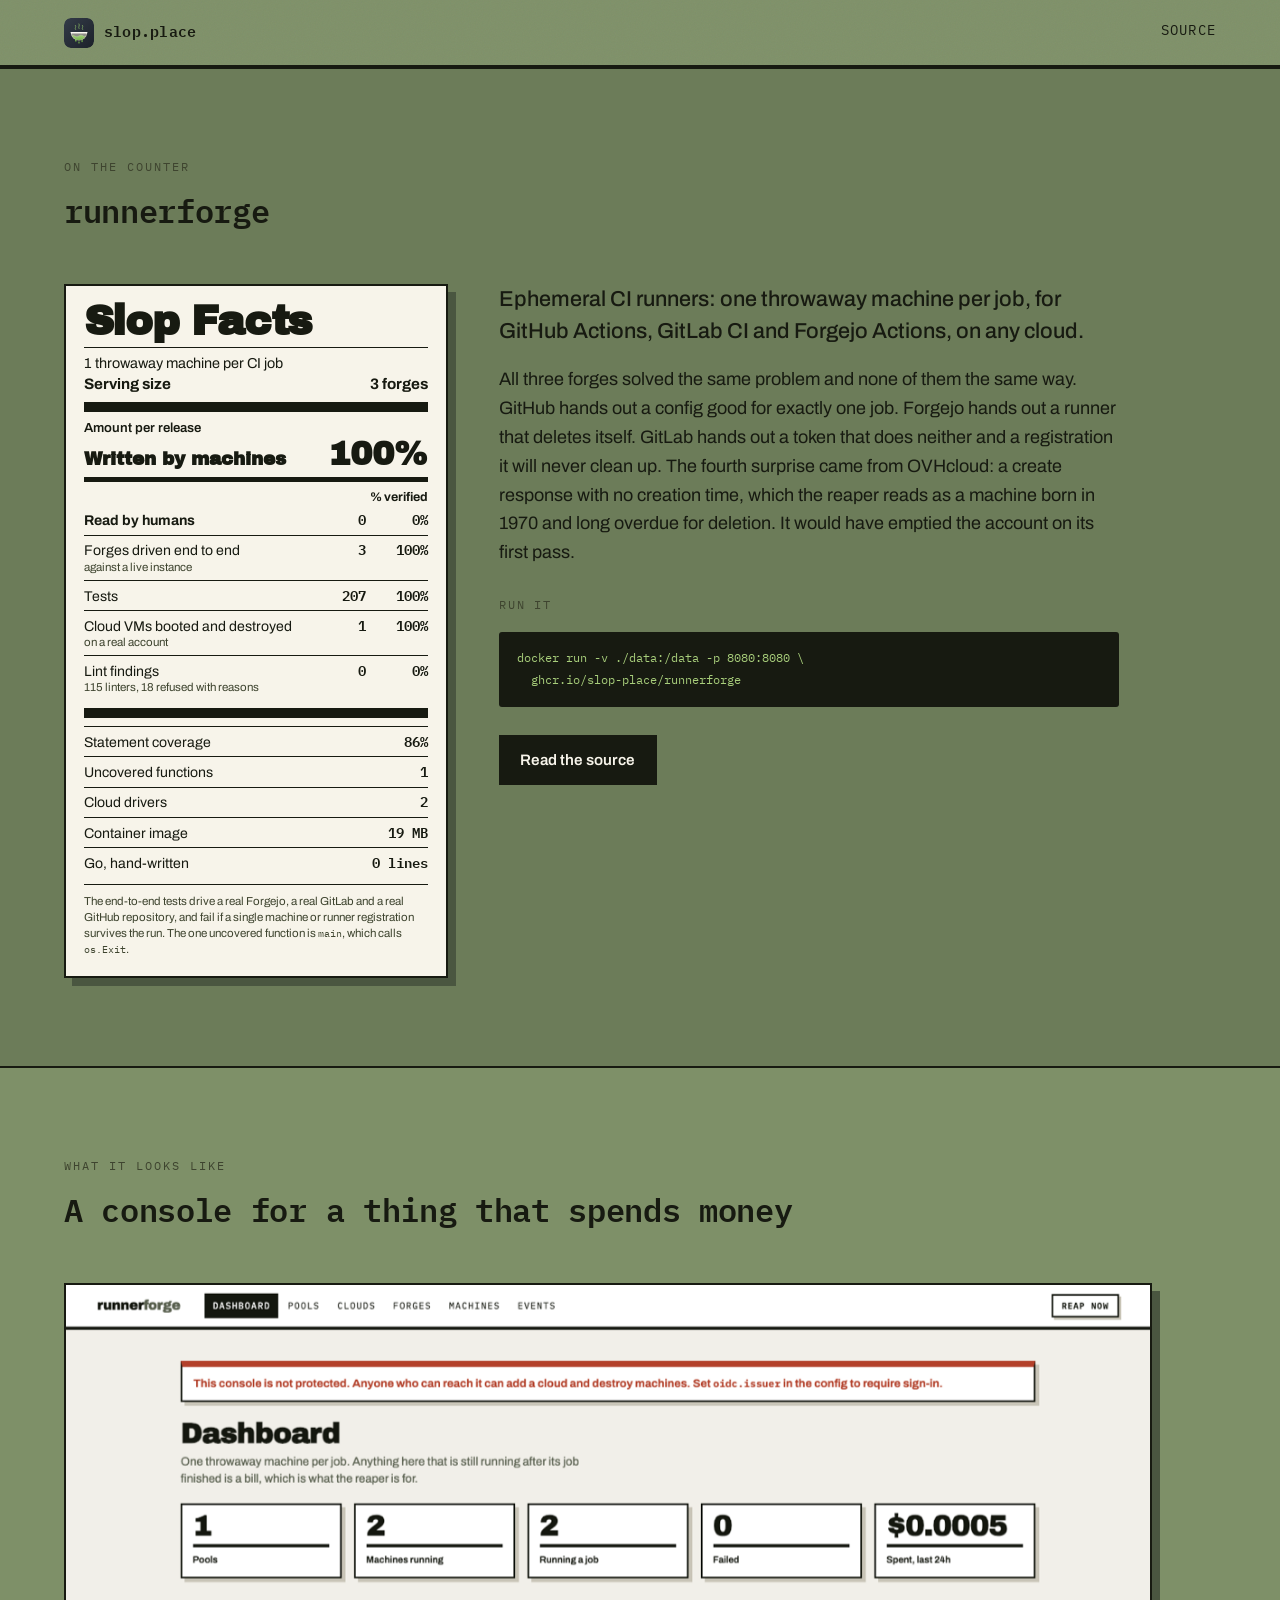
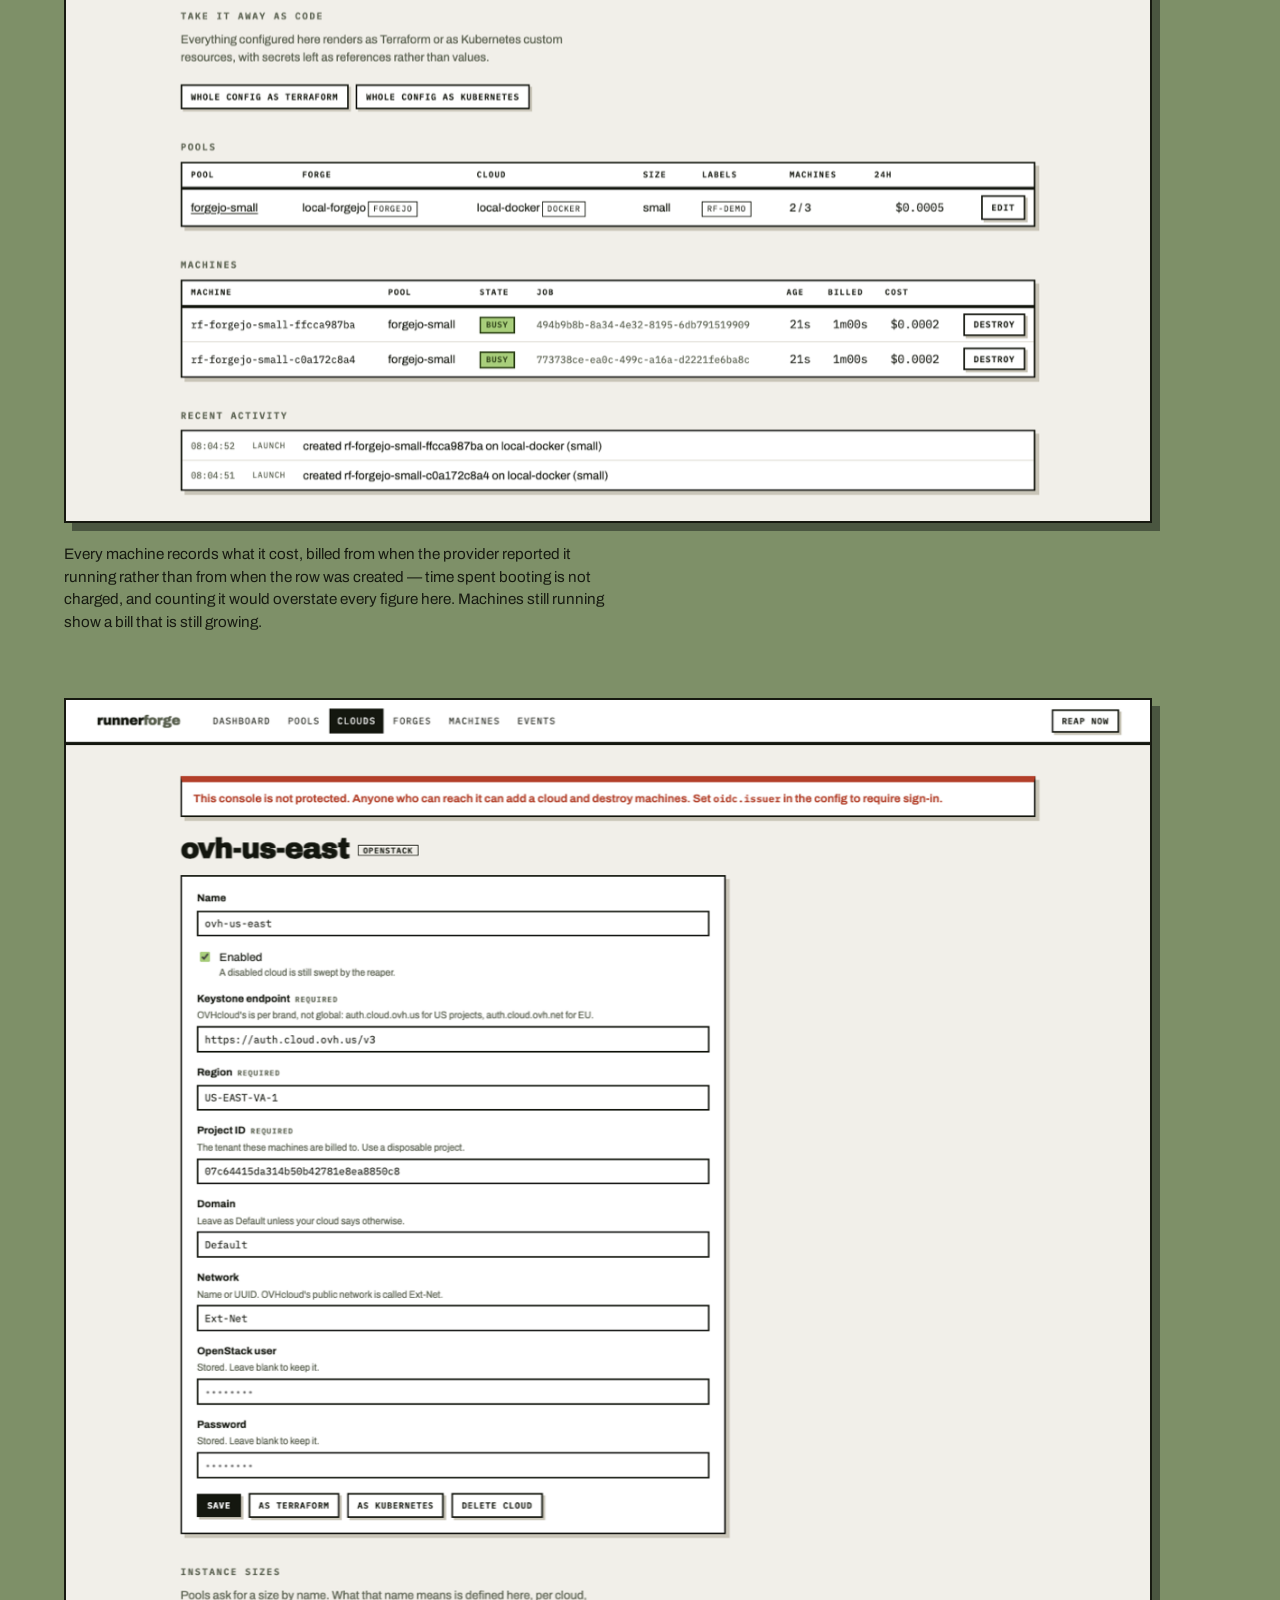
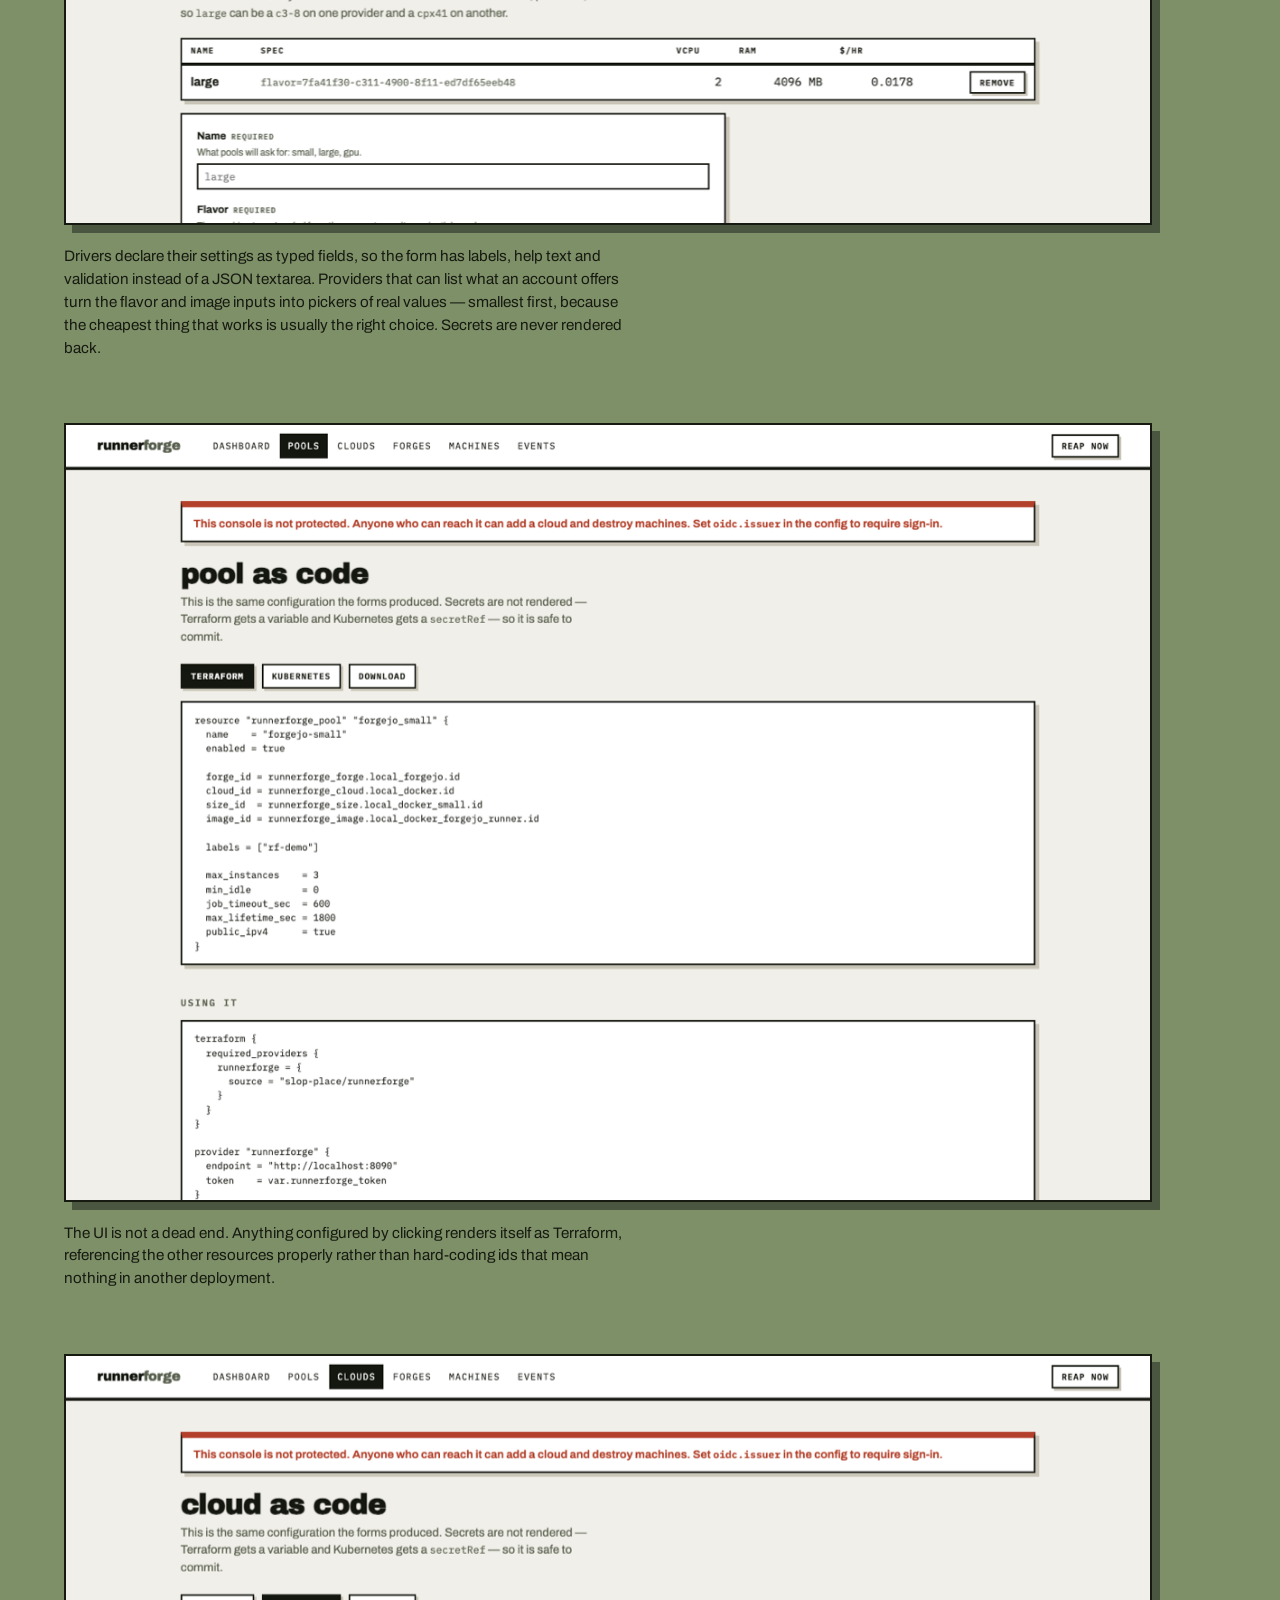
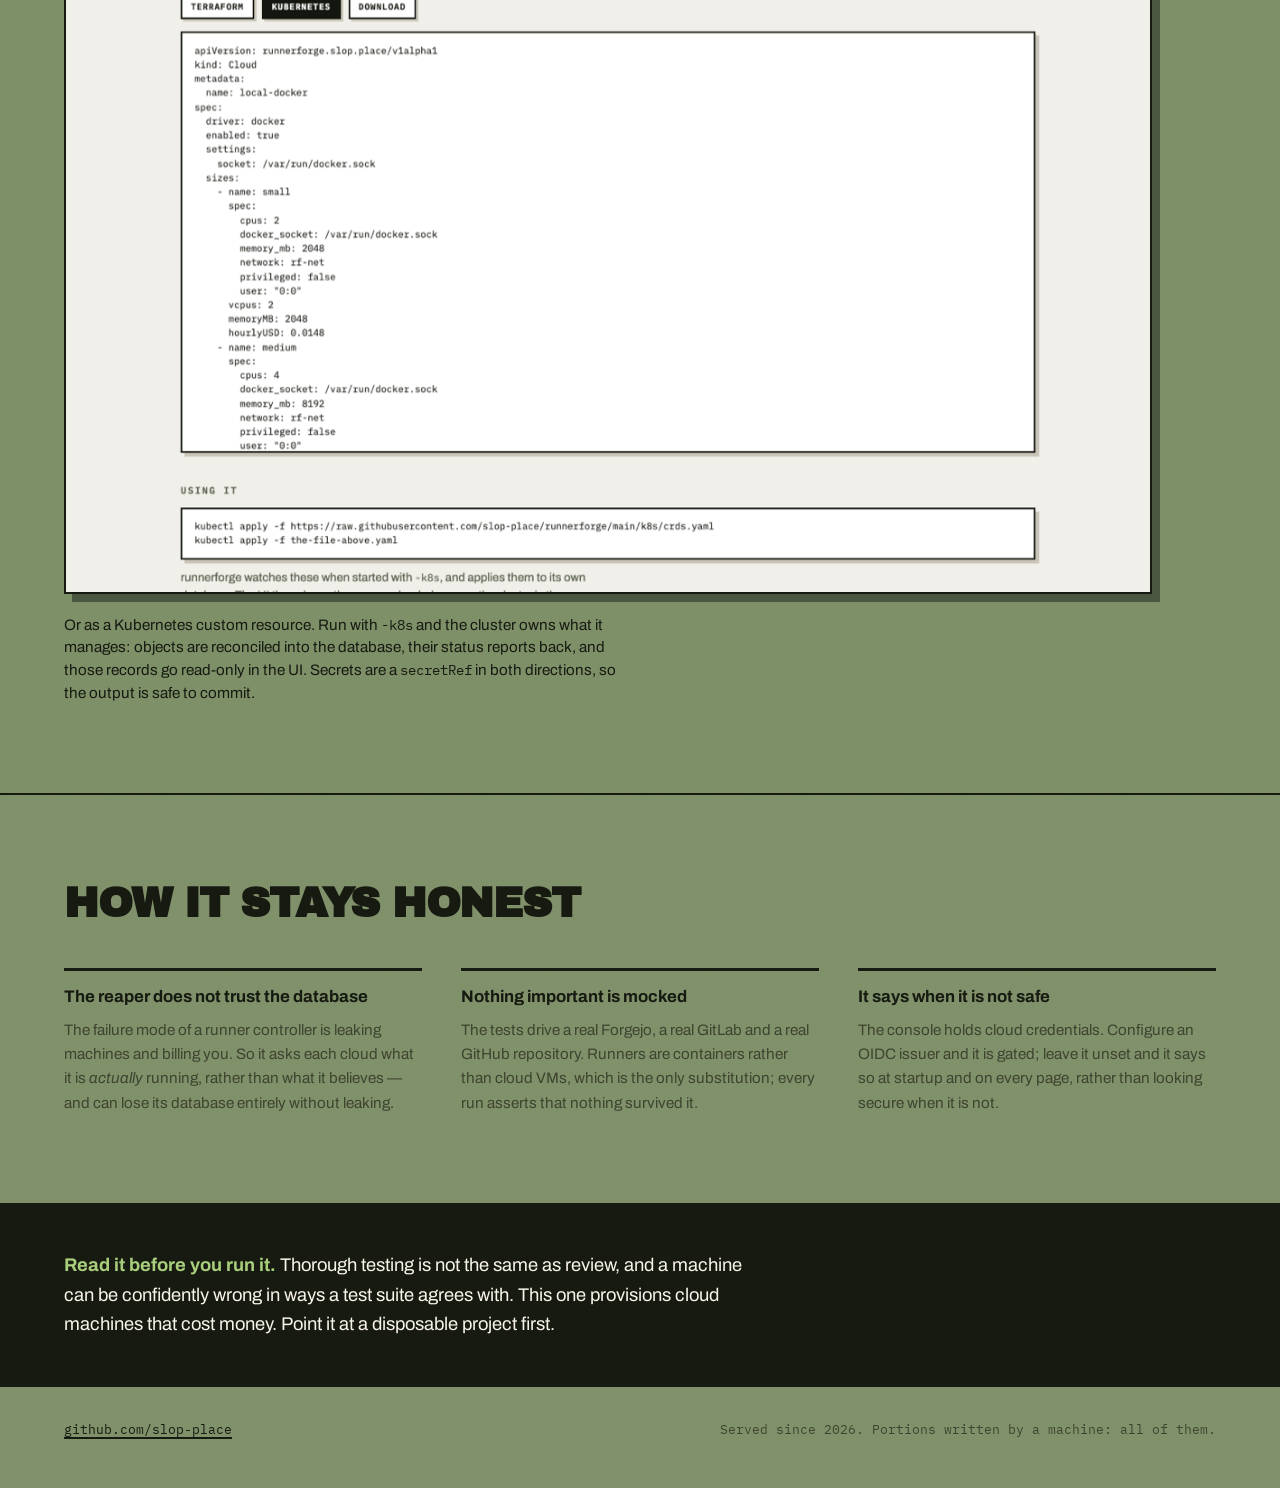
==== runnerforge.html @ 556d5fdb "A page for runnerforge, with screenshots Four shots, each paired with what it is actually demonstrat" ====
<!doctype html>
<html lang="en">
<head>
<meta charset="utf-8">
<meta name="viewport" content="width=device-width, initial-scale=1">
<title>runnerforge — one throwaway machine per CI job</title>
<meta name="description" content="Ephemeral CI runners for GitHub Actions, GitLab CI and Forgejo, on any cloud. One throwaway machine per job, destroyed when the job ends. Written end to end by an AI.">

<link rel="icon" href="/assets/favicon.png" type="image/png">
<meta property="og:title" content="runnerforge">
<meta property="og:description" content="One throwaway machine per CI job. Three forges, any cloud.">
<meta property="og:image" content="/assets/runnerforge/01-dashboard.png">
<meta property="og:type" content="website">
<meta property="og:url" content="https://slop.place/runnerforge">
<meta name="twitter:card" content="summary_large_image">

<link rel="preconnect" href="https://fonts.googleapis.com">
<link rel="preconnect" href="https://fonts.gstatic.com" crossorigin>
<link href="https://fonts.googleapis.com/css2?family=Archivo:wght@400;500;600;700&family=Archivo+Black&family=IBM+Plex+Mono:wght@400;500;600&display=swap" rel="stylesheet">
<link rel="stylesheet" href="/styles.css">
</head>

<body>
<a class="skip" href="#main">Skip to content</a>

<header class="bar">
  <a class="brand" href="/">
    <img src="/assets/slop-place.svg" alt="" width="30" height="30">
    <span>slop.place</span>
  </a>
  <a class="bar-link" href="https://github.com/slop-place/runnerforge">Source</a>
</header>

<main id="main">

  <section class="serving">
    <p class="eyebrow">On the counter</p>
    <h2 class="serving-title">runnerforge</h2>

    <div class="serving-grid">

      <article class="label" aria-labelledby="facts-heading">
        <h3 id="facts-heading" class="label-title">Slop Facts</h3>

        <div class="rule rule--hair"></div>
        <p class="label-serving">1 throwaway machine per CI job</p>
        <p class="label-serving-size">
          <span>Serving size</span><strong>3 forges</strong>
        </p>

        <div class="rule rule--thick"></div>
        <p class="label-amount">Amount per release</p>
        <p class="label-headline">
          <span>Written by machines</span><strong>100%</strong>
        </p>

        <div class="rule rule--medium"></div>
        <p class="label-col">% verified</p>

        <dl class="label-rows">
          <div class="row row--emph">
            <dt>Read by humans</dt><dd class="v">0</dd><dd class="p">0%</dd>
          </div>
          <div class="row">
            <dt>Forges driven end to end <em>against a live instance</em></dt>
            <dd class="v">3</dd><dd class="p">100%</dd>
          </div>
          <div class="row">
            <dt>Tests</dt><dd class="v">207</dd><dd class="p">100%</dd>
          </div>
          <div class="row">
            <dt>Cloud VMs booted and destroyed <em>on a real account</em></dt>
            <dd class="v">1</dd><dd class="p">100%</dd>
          </div>
          <div class="row">
            <dt>Lint findings <em>115 linters, 18 refused with reasons</em></dt>
            <dd class="v">0</dd><dd class="p">0%</dd>
          </div>
        </dl>

        <div class="rule rule--thick"></div>

        <dl class="label-minor">
          <div class="row"><dt>Statement coverage</dt><dd class="v">86%</dd></div>
          <div class="row"><dt>Uncovered functions</dt><dd class="v">1</dd></div>
          <div class="row"><dt>Cloud drivers</dt><dd class="v">2</dd></div>
          <div class="row"><dt>Container image</dt><dd class="v">19 MB</dd></div>
          <div class="row"><dt>Go, hand-written</dt><dd class="v">0 lines</dd></div>
        </dl>

        <div class="rule rule--hair"></div>
        <p class="label-foot">
          The end-to-end tests drive a real Forgejo, a real GitLab and a real
          GitHub repository, and fail if a single machine or runner registration
          survives the run. The one uncovered function is <code>main</code>,
          which calls <code>os.Exit</code>.
        </p>
      </article>

      <div class="serving-copy">
        <p class="lede">
          Ephemeral CI runners: one throwaway machine per job, for GitHub
          Actions, GitLab CI and Forgejo Actions, on any cloud.
        </p>

        <p>
          All three forges solved the same problem and none of them the same way.
          GitHub hands out a config good for exactly one job. Forgejo hands out a
          runner that deletes itself. GitLab hands out a token that does neither
          and a registration it will never clean up. The fourth surprise came
          from OVHcloud: a create response with no creation time, which the
          reaper reads as a machine born in 1970 and long overdue for deletion.
          It would have emptied the account on its first pass.
        </p>

        <div class="install">
          <p class="install-label">Run it</p>
<pre><code>docker run -v ./data:/data -p 8080:8080 \
  ghcr.io/slop-place/runnerforge</code></pre>
        </div>

        <p class="links">
          <a class="cta" href="https://github.com/slop-place/runnerforge">Read the source</a>
        </p>
      </div>

    </div>
  </section>

  <section class="shots serving--alt" aria-labelledby="shots-heading">
    <p class="eyebrow">What it looks like</p>
    <h2 id="shots-heading" class="serving-title">A console for a thing that spends money</h2>

    <figure class="shot">
      <img src="/assets/runnerforge/01-dashboard.png" alt="The runnerforge dashboard: counts of pools and running machines, a spend figure for the last 24 hours, a table of machines with their state and cost, and a log of recent activity." loading="lazy" width="1200">
      <figcaption>
        Every machine records what it cost, billed from when the provider
        reported it running rather than from when the row was created — time
        spent booting is not charged, and counting it would overstate every
        figure here. Machines still running show a bill that is still growing.
      </figcaption>
    </figure>

    <figure class="shot">
      <img src="/assets/runnerforge/04-ovh-cloud.png" alt="The OVHcloud configuration page: labelled form fields for the Keystone endpoint, region and project, with stored credentials shown as set rather than as values, and a flavor picker listing real machine types from the account." loading="lazy" width="1200">
      <figcaption>
        Drivers declare their settings as typed fields, so the form has labels,
        help text and validation instead of a JSON textarea. Providers that can
        list what an account offers turn the flavor and image inputs into
        pickers of real values — smallest first, because the cheapest thing that
        works is usually the right choice. Secrets are never rendered back.
      </figcaption>
    </figure>

    <figure class="shot">
      <img src="/assets/runnerforge/02-export-hcl.png" alt="A pool rendered as Terraform HCL, with resource references to the forge, cloud, size and image rather than hard-coded ids." loading="lazy" width="1200">
      <figcaption>
        The UI is not a dead end. Anything configured by clicking renders itself
        as Terraform, referencing the other resources properly rather than
        hard-coding ids that mean nothing in another deployment.
      </figcaption>
    </figure>

    <figure class="shot">
      <img src="/assets/runnerforge/03-export-crd.png" alt="The same cloud rendered as a Kubernetes custom resource, with its size and image catalogues nested under the spec." loading="lazy" width="1200">
      <figcaption>
        Or as a Kubernetes custom resource. Run with <code>-k8s</code> and the
        cluster owns what it manages: objects are reconciled into the database,
        their status reports back, and those records go read-only in the UI.
        Secrets are a <code>secretRef</code> in both directions, so the output
        is safe to commit.
      </figcaption>
    </figure>
  </section>

  <section class="kitchen" aria-labelledby="kitchen-heading">
    <h2 id="kitchen-heading" class="kitchen-title">How it stays honest</h2>
    <div class="kitchen-grid">
      <div class="dish">
        <h3>The reaper does not trust the database</h3>
        <p>
          The failure mode of a runner controller is leaking machines and
          billing you. So it asks each cloud what it is <em>actually</em>
          running, rather than what it believes — and can lose its database
          entirely without leaking.
        </p>
      </div>
      <div class="dish">
        <h3>Nothing important is mocked</h3>
        <p>
          The tests drive a real Forgejo, a real GitLab and a real GitHub
          repository. Runners are containers rather than cloud VMs, which is the
          only substitution; every run asserts that nothing survived it.
        </p>
      </div>
      <div class="dish">
        <h3>It says when it is not safe</h3>
        <p>
          The console holds cloud credentials. Configure an OIDC issuer and it is
          gated; leave it unset and it says so at startup and on every page,
          rather than looking secure when it is not.
        </p>
      </div>
    </div>
  </section>

  <section class="caveat">
    <p>
      <strong>Read it before you run it.</strong> Thorough testing is not the same
      as review, and a machine can be confidently wrong in ways a test suite agrees
      with. This one provisions cloud machines that cost money. Point it at a
      disposable project first.
    </p>
  </section>

</main>

<footer class="foot">
  <p><a href="https://github.com/slop-place">github.com/slop-place</a></p>
  <p class="foot-quiet">Served since 2026. Portions written by a machine: all of them.</p>
</footer>

</body>
</html>
---- styles.css ----
/* slop.place
   The ground is institutional canteen green; the labels are paper. The joke is
   that the slop arrives with a regulatory panel, so the panel is set with the
   real thing's typographic rules — thick, medium and hairline dividers, tight
   leading, numbers hard right. */

:root {
  --tray:        #7E9068;  /* melamine green, the page ground */
  --tray-deep:   #6C7C59;  /* the same tray, in shadow */
  --tray-dark:   #4A5640;  /* under the counter */
  --paper:       #F7F4EA;  /* label stock */
  --paper-edge:  #E4DFCE;
  --ink:         #171A11;  /* near-black, green cast */
  --ink-soft:    #3E442F;
  --slop:        #A8CE7B;  /* the bright edge of the slop */

  --display: "Archivo Black", "Archivo", system-ui, sans-serif;
  --body:    "Archivo", system-ui, -apple-system, sans-serif;
  --mono:    "IBM Plex Mono", ui-monospace, "SF Mono", monospace;

  --gutter: clamp(1.25rem, 5vw, 5rem);
  --measure: 62ch;
}

*, *::before, *::after { box-sizing: border-box; }

html { -webkit-text-size-adjust: 100%; }

body {
  margin: 0;
  background: var(--tray);
  color: var(--ink);
  font-family: var(--body);
  font-size: clamp(1rem, 0.95rem + 0.25vw, 1.125rem);
  line-height: 1.6;
  /* A speckle, so the green reads as a wiped-down surface rather than a fill. */
  background-image: url("data:image/svg+xml,%3Csvg xmlns='http://www.w3.org/2000/svg' width='160' height='160'%3E%3Cfilter id='n'%3E%3CfeTurbulence type='fractalNoise' baseFrequency='0.85' numOctaves='3'/%3E%3C/filter%3E%3Crect width='160' height='160' filter='url(%23n)' opacity='0.05'/%3E%3C/svg%3E");
}

a { color: inherit; }

:focus-visible {
  outline: 3px solid var(--slop);
  outline-offset: 3px;
  border-radius: 2px;
}

.skip {
  position: absolute;
  left: -9999px;
}
.skip:focus {
  left: var(--gutter);
  top: 0.75rem;
  z-index: 10;
  background: var(--paper);
  color: var(--ink);
  padding: 0.6rem 1rem;
  font-weight: 600;
  text-decoration: none;
}

/* ── bar ─────────────────────────────────────────────────────────────── */

.bar {
  display: flex;
  align-items: center;
  justify-content: space-between;
  gap: 1rem;
  padding: 1.1rem var(--gutter);
  border-bottom: 2px solid var(--ink);
}

.brand {
  display: inline-flex;
  align-items: center;
  gap: 0.6rem;
  font-family: var(--mono);
  font-weight: 600;
  font-size: 0.95rem;
  letter-spacing: 0.02em;
  text-decoration: none;
}
.brand img { display: block; border-radius: 7px; }

.bar-link {
  font-family: var(--mono);
  font-size: 0.85rem;
  text-transform: uppercase;
  letter-spacing: 0.09em;
  text-decoration: none;
  border-bottom: 2px solid transparent;
  padding-bottom: 2px;
  transition: border-color 140ms ease;
}
.bar-link:hover { border-color: var(--ink); }

/* ── hero ────────────────────────────────────────────────────────────── */

.hero {
  padding: clamp(3rem, 9vw, 7rem) var(--gutter) clamp(2.5rem, 6vw, 4.5rem);
  display: grid;
  gap: clamp(2rem, 5vw, 4rem);
  grid-template-columns: 1fr;
}
.hero > * { min-width: 0; }

@media (min-width: 62rem) {
  .hero {
    grid-template-columns: minmax(0, 1.15fr) minmax(0, 0.85fr);
    align-items: end;
  }
}

.hero-title {
  font-family: var(--display);
  font-weight: 400;
  font-size: clamp(2.6rem, 8.4vw, 6.2rem);
  line-height: 0.88;
  letter-spacing: -0.035em;
  margin: 0;
  text-transform: uppercase;
}

.hero-title .line {
  display: block;
  overflow-wrap: anywhere;
  animation: rise 620ms cubic-bezier(0.2, 0.7, 0.3, 1) both;
}
.hero-title .line:nth-child(1) { animation-delay: 40ms; }
.hero-title .line:nth-child(2) { animation-delay: 90ms; }
.hero-title .line:nth-child(3) { animation-delay: 140ms; }
.hero-title .line:nth-child(4) { animation-delay: 210ms; }
.hero-title .line:nth-child(5) { animation-delay: 260ms; }

.line--slop { color: var(--paper); }

@keyframes rise {
  from { opacity: 0; transform: translateY(0.5em); }
  to   { opacity: 1; transform: none; }
}

.hero-note {
  max-width: 44ch;
  animation: rise 620ms cubic-bezier(0.2, 0.7, 0.3, 1) 340ms both;
}
.hero-note p { margin: 0 0 1rem; }
.hero-note p:last-child { margin-bottom: 0; color: var(--ink-soft); }

/* ── serving ─────────────────────────────────────────────────────────── */

.serving {
  padding: clamp(3rem, 7vw, 5.5rem) var(--gutter);
  border-top: 2px solid var(--ink);
  background: var(--tray-deep);
}

/* Servings alternate tone so a stack of them reads as separate dishes. */
.serving--alt { background: var(--tray); }

.eyebrow {
  font-family: var(--mono);
  font-size: 0.78rem;
  text-transform: uppercase;
  letter-spacing: 0.16em;
  margin: 0 0 0.5rem;
  color: var(--ink-soft);
}

.serving-title {
  font-family: var(--mono);
  font-weight: 600;
  font-size: clamp(1.25rem, 3.4vw, 2rem);
  letter-spacing: -0.01em;
  margin: 0 0 clamp(2rem, 4vw, 3rem);
  word-break: break-word;
}

.serving-grid {
  display: grid;
  gap: clamp(2rem, 4vw, 3.5rem);
  grid-template-columns: 1fr;
  align-items: start;
}
.serving-grid > * { min-width: 0; }

@media (min-width: 62rem) {
  .serving-grid { grid-template-columns: 24rem minmax(0, 1fr); }
}

/* ── screenshots ─────────────────────────────────────────────────────── */

.shots { padding: clamp(3rem, 7vw, 5.5rem) var(--gutter); border-top: 2px solid var(--ink); }

.shot {
  margin: 0 0 clamp(2.5rem, 6vw, 4rem);
  max-width: 68rem;
}
.shot:last-child { margin-bottom: 0; }

/* The border and hard shadow are the label's, so a screenshot reads as another
   thing served on the same tray rather than a floating image. */
.shot img {
  display: block;
  width: 100%;
  height: auto;
  border: 2px solid var(--ink);
  box-shadow: 8px 8px 0 var(--tray-dark);
  background: var(--paper);
}

.shot figcaption {
  max-width: var(--measure);
  margin-top: 1.25rem;
  font-size: 0.95rem;
  line-height: 1.5;
  color: var(--ink);
}

/* ── the label ───────────────────────────────────────────────────────── */

.label {
  background: var(--paper);
  color: var(--ink);
  border: 2px solid var(--ink);
  padding: 1.05rem 1.1rem 1.2rem;
  font-family: var(--body);
  line-height: 1.25;
  box-shadow: 8px 8px 0 var(--tray-dark);
}

.label-title {
  font-family: var(--display);
  font-size: clamp(2rem, 6vw, 2.6rem);
  line-height: 0.9;
  letter-spacing: -0.03em;
  margin: 0 0 0.35rem;
  text-transform: none;
}

/* The real panel's dividers carry the hierarchy, so they are sized, not styled. */
.rule { background: var(--ink); }
.rule--hair   { height: 1px;  margin: 0.4rem 0; }
.rule--medium { height: 5px;  margin: 0.5rem 0; }
.rule--thick  { height: 10px; margin: 0.5rem 0; }

.label-serving { margin: 0; font-size: 0.9rem; }

.label-serving-size,
.label-headline {
  display: flex;
  justify-content: space-between;
  align-items: baseline;
  gap: 1rem;
  margin: 0.15rem 0 0;
  font-weight: 700;
}
.label-serving-size { font-size: 0.95rem; }

.label-amount {
  margin: 0;
  font-size: 0.82rem;
  font-weight: 600;
}

.label-headline {
  font-family: var(--display);
  font-size: 1.15rem;
  line-height: 1.1;
  margin-top: 0.15rem;
}
.label-headline strong { font-size: 2.1rem; line-height: 0.9; }

.label-col {
  margin: 0;
  text-align: right;
  font-size: 0.78rem;
  font-weight: 700;
}

.label-rows, .label-minor { margin: 0; }

.row {
  display: grid;
  min-width: 0;
  grid-template-columns: minmax(0, 1fr) auto 3.4rem;
  gap: 0.5rem;
  align-items: baseline;
  padding: 0.3rem 0;
  border-top: 1px solid var(--ink);
}
.label-rows .row:first-child { border-top: 0; }

.row dt { font-size: 0.88rem; min-width: 0; overflow-wrap: anywhere; }
.row dt em {
  display: block;
  font-style: normal;
  font-size: 0.72rem;
  color: var(--ink-soft);
  line-height: 1.3;
}
.row dd { margin: 0; font-family: var(--mono); font-size: 0.88rem; }
.row .v { font-weight: 600; }
.row .p { text-align: right; font-weight: 600; }

.row--emph dt, .row--emph dd { font-weight: 700; }

.label-minor .row { grid-template-columns: minmax(0, 1fr) auto; }

.label-foot {
  margin: 0.5rem 0 0;
  font-size: 0.72rem;
  line-height: 1.4;
  color: var(--ink-soft);
}

/* ── serving copy ────────────────────────────────────────────────────── */

.serving-copy { max-width: var(--measure); min-width: 0; }
.serving-copy p { margin: 0 0 1.15rem; }

.lede {
  font-size: clamp(1.1rem, 1rem + 0.5vw, 1.35rem);
  line-height: 1.45;
  font-weight: 500;
}

code {
  font-family: var(--mono);
  font-size: 0.9em;
}

.install { margin: 1.75rem 0; }

.install-label {
  font-family: var(--mono);
  font-size: 0.75rem;
  text-transform: uppercase;
  letter-spacing: 0.14em;
  margin: 0 0 0.5rem;
  color: var(--ink-soft);
}

.install pre {
  margin: 0;
  padding: 1rem 1.1rem;
  background: var(--ink);
  color: var(--slop);
  border-radius: 3px;
  overflow-x: auto;
  font-size: 0.85rem;
  line-height: 1.55;
}
.install pre code { font-family: var(--mono); }

.links {
  display: flex;
  flex-wrap: wrap;
  gap: 0.75rem;
  margin-top: 1.5rem;
}

.cta {
  display: inline-block;
  padding: 0.7rem 1.2rem;
  background: var(--ink);
  color: var(--paper);
  font-weight: 600;
  font-size: 0.95rem;
  text-decoration: none;
  border: 2px solid var(--ink);
  transition: transform 120ms ease, box-shadow 120ms ease;
}
.cta:hover { transform: translate(-2px, -2px); box-shadow: 4px 4px 0 var(--tray-dark); }

.cta--ghost { background: transparent; color: var(--ink); }
.cta--ghost:hover { box-shadow: 4px 4px 0 var(--tray-dark); }

/* ── kitchen ─────────────────────────────────────────────────────────── */

.kitchen {
  padding: clamp(3rem, 7vw, 5.5rem) var(--gutter);
  border-top: 2px solid var(--ink);
}

.kitchen-title {
  font-family: var(--display);
  font-size: clamp(1.7rem, 4.5vw, 2.6rem);
  line-height: 1;
  letter-spacing: -0.03em;
  margin: 0 0 clamp(1.75rem, 4vw, 2.75rem);
  text-transform: uppercase;
}

.kitchen-grid {
  display: grid;
  gap: clamp(1.5rem, 3vw, 2.5rem);
  grid-template-columns: 1fr;
}
.kitchen-grid > * { min-width: 0; }
@media (min-width: 48rem) {
  .kitchen-grid { grid-template-columns: repeat(3, 1fr); }
}

.dish {
  border-top: 3px solid var(--ink);
  padding-top: 1rem;
}
.dish h3 {
  font-family: var(--body);
  font-weight: 700;
  font-size: 1.05rem;
  line-height: 1.25;
  margin: 0 0 0.6rem;
}
.dish p { margin: 0; font-size: 0.95rem; color: var(--ink-soft); }

/* ── caveat ──────────────────────────────────────────────────────────── */

.caveat {
  padding: clamp(2rem, 5vw, 3rem) var(--gutter);
  background: var(--ink);
  color: var(--paper);
}
.caveat p {
  margin: 0;
  max-width: var(--measure);
  font-size: clamp(1rem, 0.95rem + 0.3vw, 1.15rem);
}
.caveat strong { color: var(--slop); }

/* ── foot ────────────────────────────────────────────────────────────── */

.foot {
  padding: 2rem var(--gutter) 3rem;
  font-family: var(--mono);
  font-size: 0.82rem;
  display: flex;
  flex-wrap: wrap;
  justify-content: space-between;
  gap: 0.5rem 1.5rem;
}
.foot p { margin: 0; }
.foot a { text-decoration-thickness: 2px; text-underline-offset: 3px; }
.foot-quiet { color: var(--ink-soft); }

@media (prefers-reduced-motion: reduce) {
  *, *::before, *::after {
    animation-duration: 0.01ms !important;
    animation-delay: 0ms !important;
    transition-duration: 0.01ms !important;
  }
}
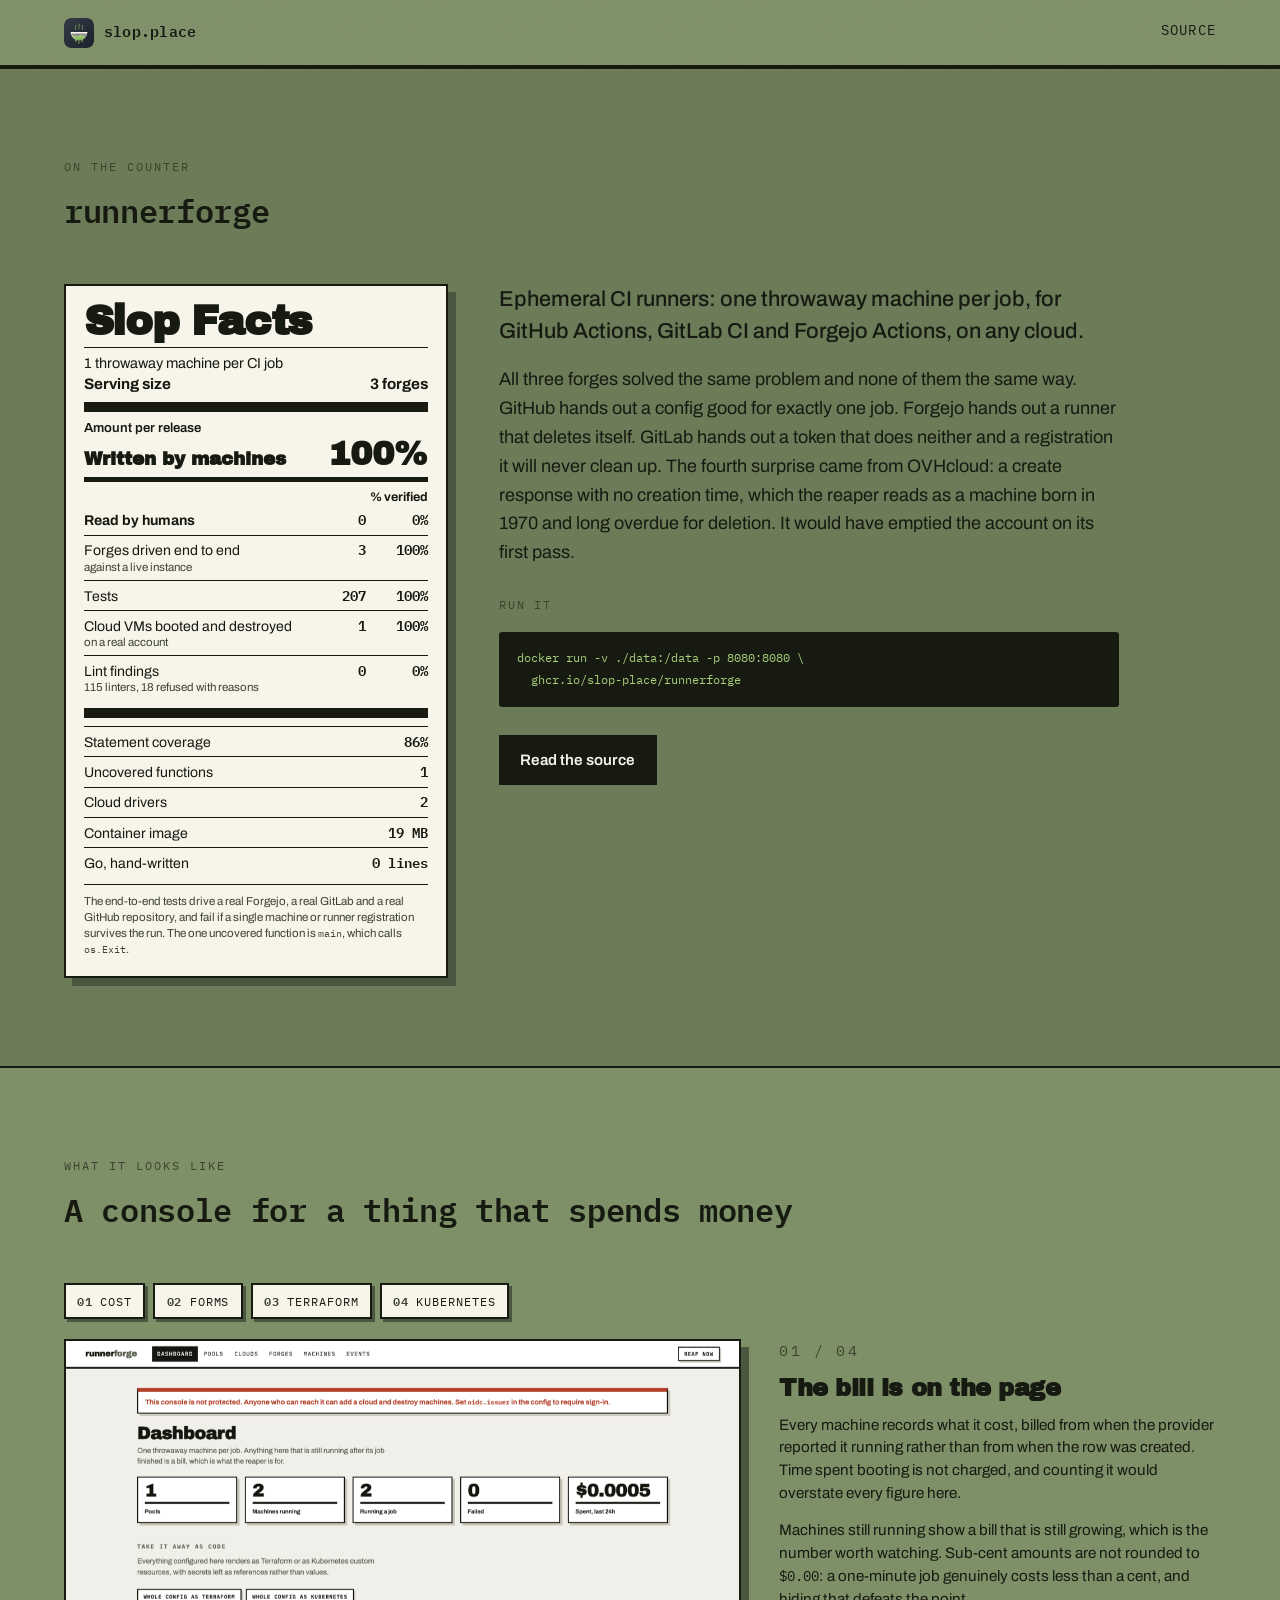
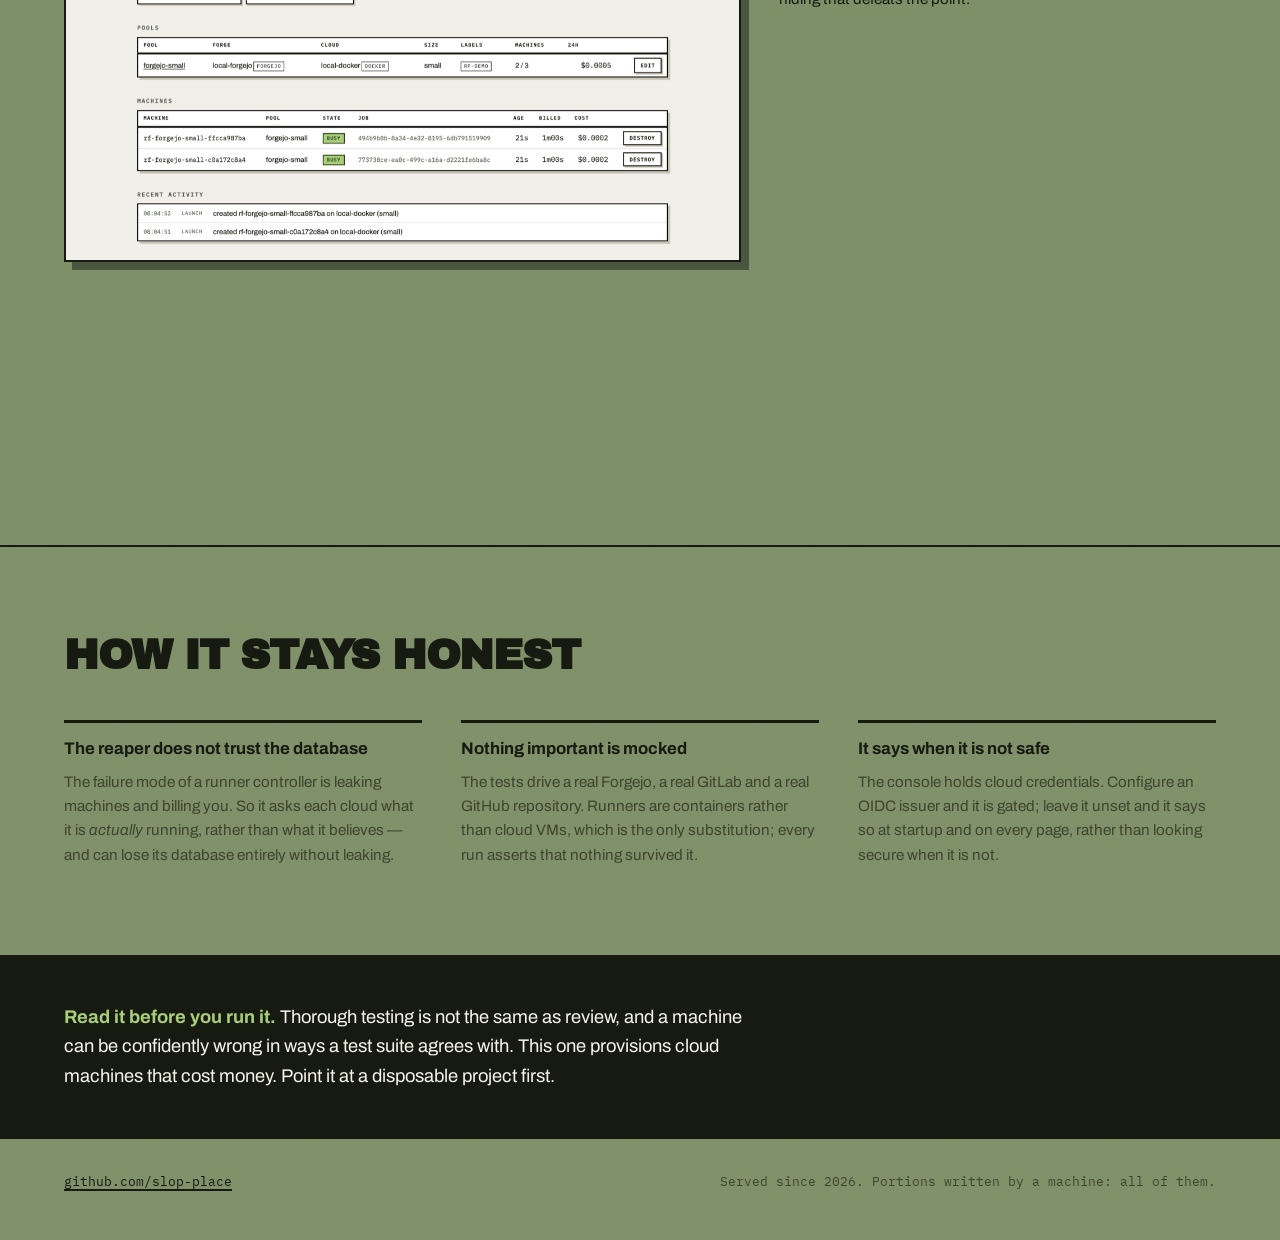
==== commit 16448c0d: "Put the carousel numbers above the screenshots They are how you move between slides, so they should " ====
--- a/runnerforge.html
+++ b/runnerforge.html
@@ -131,46 +131,108 @@
     <p class="eyebrow">What it looks like</p>
     <h2 id="shots-heading" class="serving-title">A console for a thing that spends money</h2>
 
-    <figure class="shot">
-      <img src="/assets/runnerforge/01-dashboard.png" alt="The runnerforge dashboard: counts of pools and running machines, a spend figure for the last 24 hours, a table of machines with their state and cost, and a log of recent activity." loading="lazy" width="1200">
-      <figcaption>
-        Every machine records what it cost, billed from when the provider
-        reported it running rather than from when the row was created — time
-        spent booting is not charged, and counting it would overstate every
-        figure here. Machines still running show a bill that is still growing.
-      </figcaption>
-    </figure>
-
-    <figure class="shot">
-      <img src="/assets/runnerforge/04-ovh-cloud.png" alt="The OVHcloud configuration page: labelled form fields for the Keystone endpoint, region and project, with stored credentials shown as set rather than as values, and a flavor picker listing real machine types from the account." loading="lazy" width="1200">
-      <figcaption>
-        Drivers declare their settings as typed fields, so the form has labels,
-        help text and validation instead of a JSON textarea. Providers that can
-        list what an account offers turn the flavor and image inputs into
-        pickers of real values — smallest first, because the cheapest thing that
-        works is usually the right choice. Secrets are never rendered back.
-      </figcaption>
-    </figure>
-
-    <figure class="shot">
-      <img src="/assets/runnerforge/02-export-hcl.png" alt="A pool rendered as Terraform HCL, with resource references to the forge, cloud, size and image rather than hard-coded ids." loading="lazy" width="1200">
-      <figcaption>
-        The UI is not a dead end. Anything configured by clicking renders itself
-        as Terraform, referencing the other resources properly rather than
-        hard-coding ids that mean nothing in another deployment.
-      </figcaption>
-    </figure>
-
-    <figure class="shot">
-      <img src="/assets/runnerforge/03-export-crd.png" alt="The same cloud rendered as a Kubernetes custom resource, with its size and image catalogues nested under the spec." loading="lazy" width="1200">
-      <figcaption>
-        Or as a Kubernetes custom resource. Run with <code>-k8s</code> and the
-        cluster owns what it manages: objects are reconciled into the database,
-        their status reports back, and those records go read-only in the UI.
-        Secrets are a <code>secretRef</code> in both directions, so the output
-        is safe to commit.
-      </figcaption>
-    </figure>
+    <!-- A carousel with no JavaScript: the track is a scroll-snap container and
+         the numbers above are ordinary anchor links. It scrolls, swipes and
+         keyboards without a script, and degrades to a plain scrollable row if
+         scroll-snap is unsupported. -->
+    <div class="carousel">
+      <nav class="dots" aria-label="Screenshots">
+        <a href="#shot-cost"><span class="dot-n">01</span> Cost</a>
+        <a href="#shot-forms"><span class="dot-n">02</span> Forms</a>
+        <a href="#shot-hcl"><span class="dot-n">03</span> Terraform</a>
+        <a href="#shot-crd"><span class="dot-n">04</span> Kubernetes</a>
+      </nav>
+      <ol class="track">
+
+        <li class="slide" id="shot-cost">
+          <figure>
+            <img src="/assets/runnerforge/01-dashboard.png" width="1200"
+                 alt="The runnerforge dashboard: counts of pools and running machines, a spend figure for the last 24 hours, a table of machines with their state and cost, and a log of recent activity.">
+          </figure>
+          <div class="slide-copy">
+            <p class="slide-n">01 / 04</p>
+            <h3>The bill is on the page</h3>
+            <p>
+              Every machine records what it cost, billed from when the provider
+              reported it running rather than from when the row was created.
+              Time spent booting is not charged, and counting it would overstate
+              every figure here.
+            </p>
+            <p>
+              Machines still running show a bill that is still growing, which is
+              the number worth watching. Sub-cent amounts are not rounded to
+              <code>$0.00</code>: a one-minute job genuinely costs less than a
+              cent, and hiding that defeats the point.
+            </p>
+          </div>
+        </li>
+
+        <li class="slide" id="shot-forms">
+          <figure>
+            <img src="/assets/runnerforge/04-ovh-cloud.png" width="1200" loading="lazy"
+                 alt="The OVHcloud configuration page: labelled form fields for the Keystone endpoint, region and project, with stored credentials shown as set rather than as values, and a flavor picker listing real machine types from the account.">
+          </figure>
+          <div class="slide-copy">
+            <p class="slide-n">02 / 04</p>
+            <h3>Forms, not a JSON textarea</h3>
+            <p>
+              Drivers declare their settings as typed fields, so the form has
+              labels, help text and validation. Providers that can list what an
+              account offers turn the flavor and image inputs into pickers of
+              real values — smallest first, because the cheapest thing that
+              works is usually the right choice.
+            </p>
+            <p>
+              Secrets are never rendered back. The form says one is stored and
+              keeps it when you leave the field blank.
+            </p>
+          </div>
+        </li>
+
+        <li class="slide" id="shot-hcl">
+          <figure>
+            <img src="/assets/runnerforge/02-export-hcl.png" width="1200" loading="lazy"
+                 alt="A pool rendered as Terraform HCL, with resource references to the forge, cloud, size and image rather than hard-coded ids.">
+          </figure>
+          <div class="slide-copy">
+            <p class="slide-n">03 / 04</p>
+            <h3>The UI is not a dead end</h3>
+            <p>
+              Anything configured by clicking renders itself as Terraform,
+              referencing the other resources properly rather than hard-coding
+              ids that mean nothing in another deployment.
+            </p>
+            <p>
+              Secrets become <code>var.</code> references, so what you paste
+              into a repository never carries a credential.
+            </p>
+          </div>
+        </li>
+
+        <li class="slide" id="shot-crd">
+          <figure>
+            <img src="/assets/runnerforge/03-export-crd.png" width="1200" loading="lazy"
+                 alt="The same cloud rendered as a Kubernetes custom resource, with its size and image catalogues nested under the spec.">
+          </figure>
+          <div class="slide-copy">
+            <p class="slide-n">04 / 04</p>
+            <h3>Or let the cluster own it</h3>
+            <p>
+              The same configuration renders as a Kubernetes custom resource.
+              Run with <code>-k8s</code> and objects are reconciled into the
+              database, their status reports back, and those records go
+              read-only in the UI.
+            </p>
+            <p>
+              Credentials come from a <code>secretRef</code> in both directions.
+              Anything made in the UI is left alone, so both ways of working
+              coexist in one deployment.
+            </p>
+          </div>
+        </li>
+
+      </ol>
+    </div>
   </section>
 
   <section class="kitchen" aria-labelledby="kitchen-heading">
--- a/styles.css
+++ b/styles.css
@@ -188,19 +188,57 @@
   .serving-grid { grid-template-columns: 24rem minmax(0, 1fr); }
 }
 
-/* ── screenshots ─────────────────────────────────────────────────────── */
+/* ── the carousel ────────────────────────────────────────────────────────
+   No JavaScript: the track is a scroll-snap container and the numbers below
+   are ordinary anchor links. It scrolls, swipes and keyboards on its own, and
+   degrades to a plain scrollable row where scroll-snap is unsupported. */
 
 .shots { padding: clamp(3rem, 7vw, 5.5rem) var(--gutter); border-top: 2px solid var(--ink); }
 
-.shot {
-  margin: 0 0 clamp(2.5rem, 6vw, 4rem);
-  max-width: 68rem;
-}
-.shot:last-child { margin-bottom: 0; }
-
-/* The border and hard shadow are the label's, so a screenshot reads as another
-   thing served on the same tray rather than a floating image. */
-.shot img {
+.carousel { margin-top: clamp(1.5rem, 4vw, 2.5rem); }
+
+.track {
+  display: flex;
+  gap: clamp(1.5rem, 4vw, 3rem);
+  margin: 0;
+  padding: 0 0 1rem;
+  list-style: none;
+
+  overflow-x: auto;
+  scroll-snap-type: x mandatory;
+  scroll-padding-inline: 0;
+  /* The anchor links scroll rather than jump, and the sticky bar does not
+     land on top of the slide. */
+  scroll-behavior: smooth;
+  overscroll-behavior-x: contain;
+
+  /* A thin rail rather than a platform scrollbar sitting over the tray. */
+  scrollbar-width: thin;
+  scrollbar-color: var(--tray-dark) transparent;
+}
+.track::-webkit-scrollbar { height: 6px; }
+.track::-webkit-scrollbar-thumb { background: var(--tray-dark); }
+.track::-webkit-scrollbar-track { background: transparent; }
+
+.slide {
+  flex: 0 0 100%;
+  scroll-snap-align: start;
+  display: grid;
+  gap: clamp(1.25rem, 3vw, 2.5rem);
+  align-items: start;
+  min-width: 0;
+}
+
+@media (min-width: 62rem) {
+  /* Image left, description at the side. */
+  .slide { grid-template-columns: minmax(0, 1.55fr) minmax(0, 1fr); }
+}
+
+.slide figure { margin: 0; min-width: 0; }
+
+/* The screenshot wears the label's border and hard shadow, so it reads as
+   another thing served on the same tray rather than a floating image. */
+.slide img {
   display: block;
   width: 100%;
   height: auto;
@@ -209,12 +247,59 @@
   background: var(--paper);
 }
 
-.shot figcaption {
-  max-width: var(--measure);
-  margin-top: 1.25rem;
-  font-size: 0.95rem;
-  line-height: 1.5;
+.slide-copy { min-width: 0; max-width: 46ch; }
+
+.slide-n {
+  font-family: var(--mono);
+  font-size: 0.78rem;
+  letter-spacing: 0.16em;
+  color: var(--ink-soft);
+  margin: 0 0 0.35rem;
+}
+
+.slide-copy h3 {
+  font-family: var(--display);
+  font-size: clamp(1.15rem, 2.4vw, 1.5rem);
+  line-height: 1.05;
+  letter-spacing: -0.02em;
+  margin: 0 0 0.75rem;
+}
+
+.slide-copy p { margin: 0 0 0.9rem; font-size: 0.95rem; line-height: 1.5; }
+.slide-copy p:last-child { margin-bottom: 0; }
+
+/* ── carousel navigation ─────────────────────────────────────────────── */
+
+.dots {
+  display: flex;
+  flex-wrap: wrap;
+  gap: 0.5rem;
+  margin-bottom: 1.25rem;
+}
+
+.dots a {
+  display: inline-flex;
+  align-items: baseline;
+  gap: 0.45rem;
+  padding: 0.4rem 0.7rem;
+  border: 2px solid var(--ink);
+  background: var(--paper);
   color: var(--ink);
+  text-decoration: none;
+  font-family: var(--mono);
+  font-size: 0.75rem;
+  text-transform: uppercase;
+  letter-spacing: 0.08em;
+  box-shadow: 3px 3px 0 var(--tray-dark);
+}
+.dots a:hover { transform: translate(1px, 1px); box-shadow: 2px 2px 0 var(--tray-dark); }
+.dots a:active { transform: translate(3px, 3px); box-shadow: none; }
+
+.dot-n { font-weight: 600; color: var(--ink-soft); }
+
+@media (prefers-reduced-motion: reduce) {
+  .track { scroll-behavior: auto; }
+  .dots a:hover, .dots a:active { transform: none; }
 }
 
 /* ── the label ───────────────────────────────────────────────────────── */
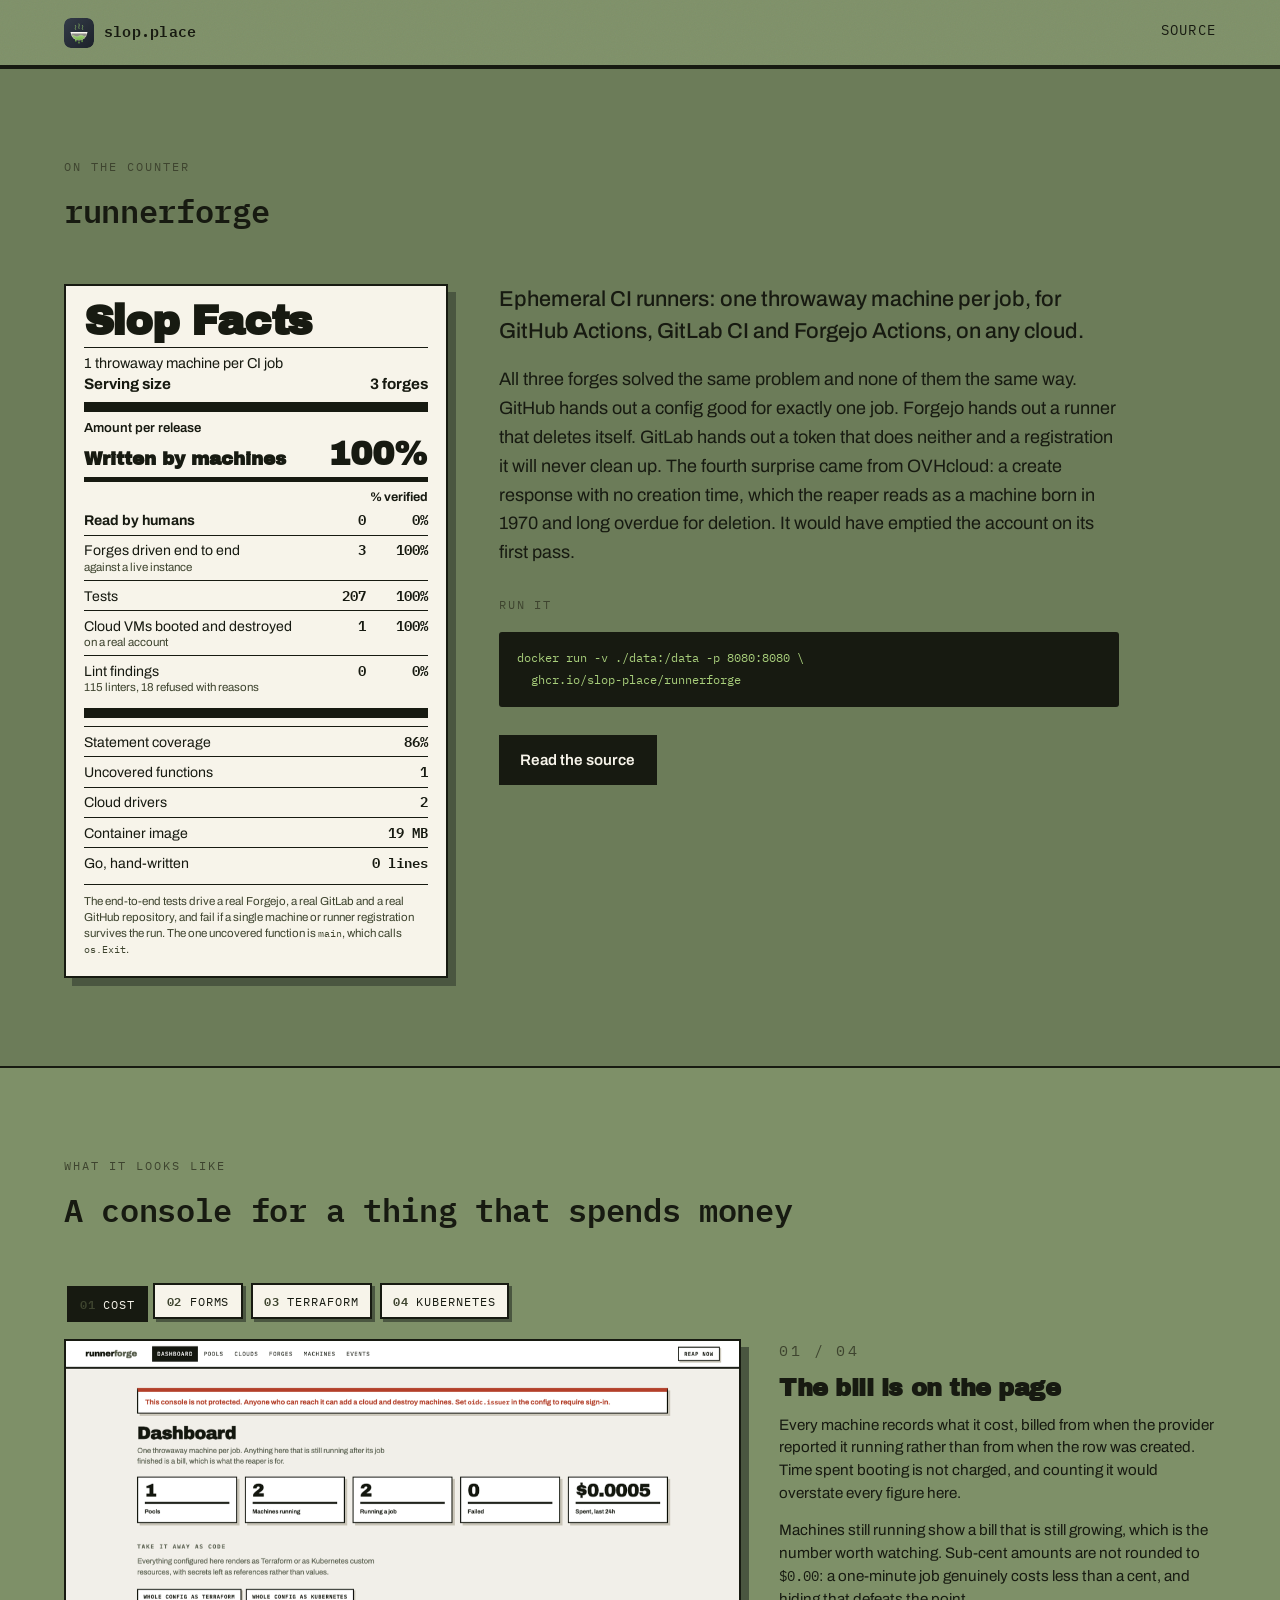
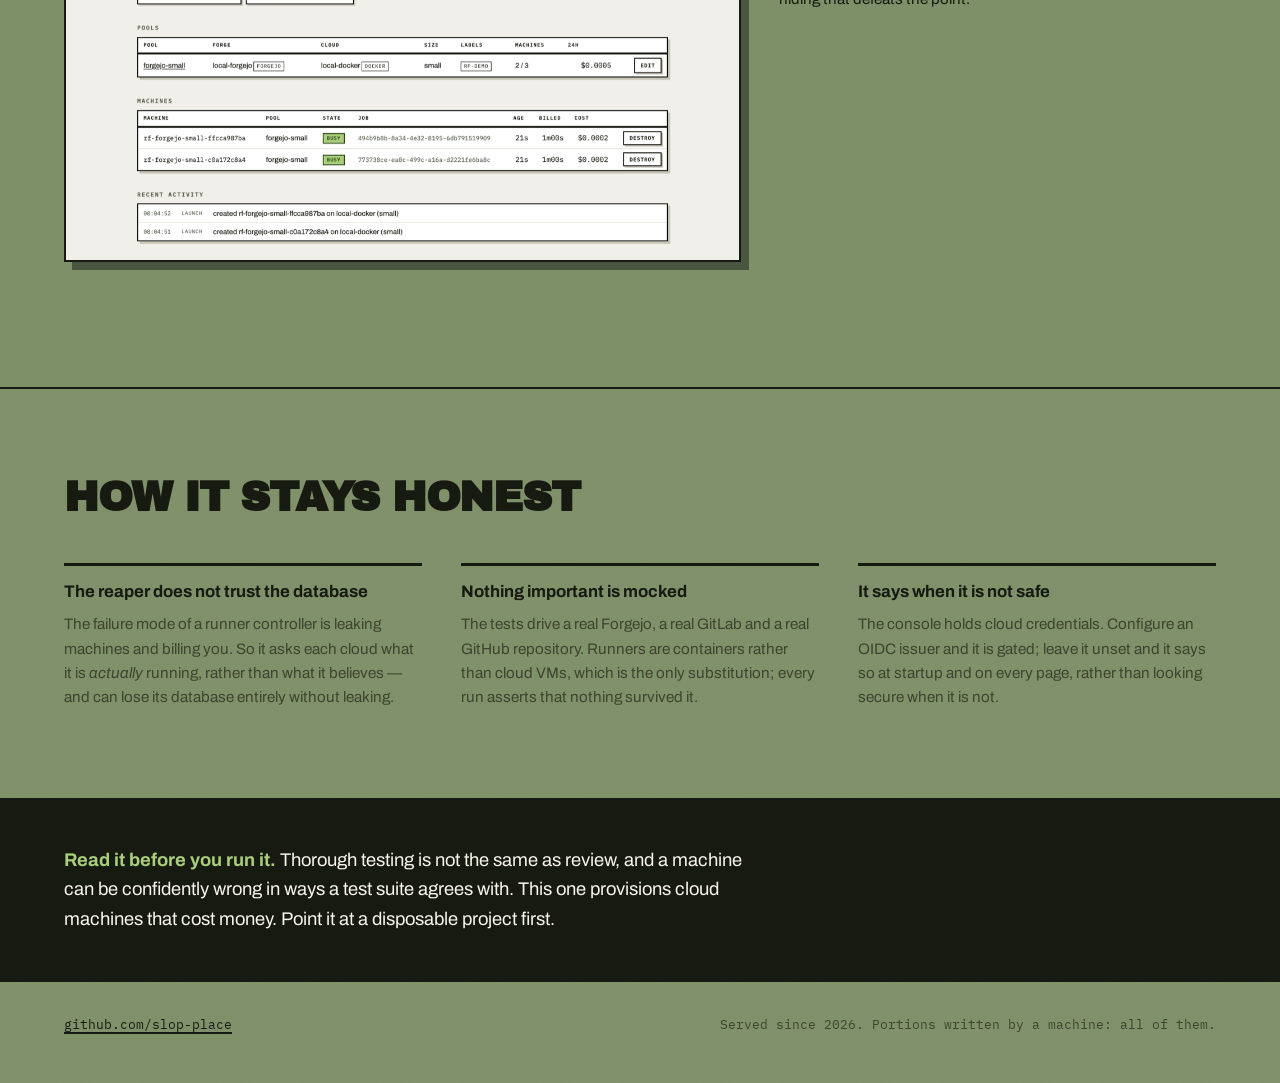
==== commit abd277b3: "Stop the carousel jumping the page around Three things were moving at once. The screenshots had a wi" ====
--- a/runnerforge.html
+++ b/runnerforge.html
@@ -146,7 +146,7 @@
 
         <li class="slide" id="shot-cost">
           <figure>
-            <img src="/assets/runnerforge/01-dashboard.png" width="1200"
+            <img src="/assets/runnerforge/01-dashboard.png" width="1200" height="925"
                  alt="The runnerforge dashboard: counts of pools and running machines, a spend figure for the last 24 hours, a table of machines with their state and cost, and a log of recent activity.">
           </figure>
           <div class="slide-copy">
@@ -169,7 +169,7 @@
 
         <li class="slide" id="shot-forms">
           <figure>
-            <img src="/assets/runnerforge/04-ovh-cloud.png" width="1200" loading="lazy"
+            <img src="/assets/runnerforge/04-ovh-cloud.png" width="1158" height="1200" loading="lazy"
                  alt="The OVHcloud configuration page: labelled form fields for the Keystone endpoint, region and project, with stored credentials shown as set rather than as values, and a flavor picker listing real machine types from the account.">
           </figure>
           <div class="slide-copy">
@@ -191,7 +191,7 @@
 
         <li class="slide" id="shot-hcl">
           <figure>
-            <img src="/assets/runnerforge/02-export-hcl.png" width="1200" loading="lazy"
+            <img src="/assets/runnerforge/02-export-hcl.png" width="1200" height="857" loading="lazy"
                  alt="A pool rendered as Terraform HCL, with resource references to the forge, cloud, size and image rather than hard-coded ids.">
           </figure>
           <div class="slide-copy">
@@ -211,7 +211,7 @@
 
         <li class="slide" id="shot-crd">
           <figure>
-            <img src="/assets/runnerforge/03-export-crd.png" width="1200" loading="lazy"
+            <img src="/assets/runnerforge/03-export-crd.png" width="1200" height="925" loading="lazy"
                  alt="The same cloud rendered as a Kubernetes custom resource, with its size and image catalogues nested under the spec.">
           </figure>
           <div class="slide-copy">
--- a/styles.css
+++ b/styles.css
@@ -223,6 +223,11 @@
 .slide {
   flex: 0 0 100%;
   scroll-snap-align: start;
+  /* Enough room above that the numbers stay on screen when one of them
+     scrolls a slide into view; you can reach the next slide without
+     scrolling back up to find the buttons. */
+  scroll-margin-block-start: 5rem;
+  scroll-margin-block-end: 1rem;
   display: grid;
   gap: clamp(1.25rem, 3vw, 2.5rem);
   align-items: start;
@@ -234,14 +239,19 @@
   .slide { grid-template-columns: minmax(0, 1.55fr) minmax(0, 1fr); }
 }
 
-.slide figure { margin: 0; min-width: 0; }
+/* Every slide reserves the same height whatever the screenshot's shape, so
+   moving between them never resizes the carousel, and a whole slide fits on
+   screen so the dots above do not have to scroll the page to reach one. */
+.slide figure { margin: 0; min-width: 0; display: flex; justify-content: center; }
 
 /* The screenshot wears the label's border and hard shadow, so it reads as
    another thing served on the same tray rather than a floating image. */
 .slide img {
   display: block;
-  width: 100%;
+  width: auto;
+  max-width: 100%;
   height: auto;
+  max-height: min(62vh, 34rem);
   border: 2px solid var(--ink);
   box-shadow: 8px 8px 0 var(--tray-dark);
   background: var(--paper);
@@ -293,6 +303,20 @@
   box-shadow: 3px 3px 0 var(--tray-dark);
 }
 .dots a:hover { transform: translate(1px, 1px); box-shadow: 2px 2px 0 var(--tray-dark); }
+
+/* The button for the slide you are on reads as pressed, so the numbers say
+   where you are as well as where you can go. Before anything is clicked that
+   is the first one. */
+.carousel:not(:has(.slide:target)) .dots a:first-child,
+.carousel:has(#shot-cost:target) .dots a[href="#shot-cost"],
+.carousel:has(#shot-forms:target) .dots a[href="#shot-forms"],
+.carousel:has(#shot-hcl:target) .dots a[href="#shot-hcl"],
+.carousel:has(#shot-crd:target) .dots a[href="#shot-crd"] {
+  background: var(--ink);
+  color: var(--paper);
+  transform: translate(3px, 3px);
+  box-shadow: none;
+}
 .dots a:active { transform: translate(3px, 3px); box-shadow: none; }
 
 .dot-n { font-weight: 600; color: var(--ink-soft); }
